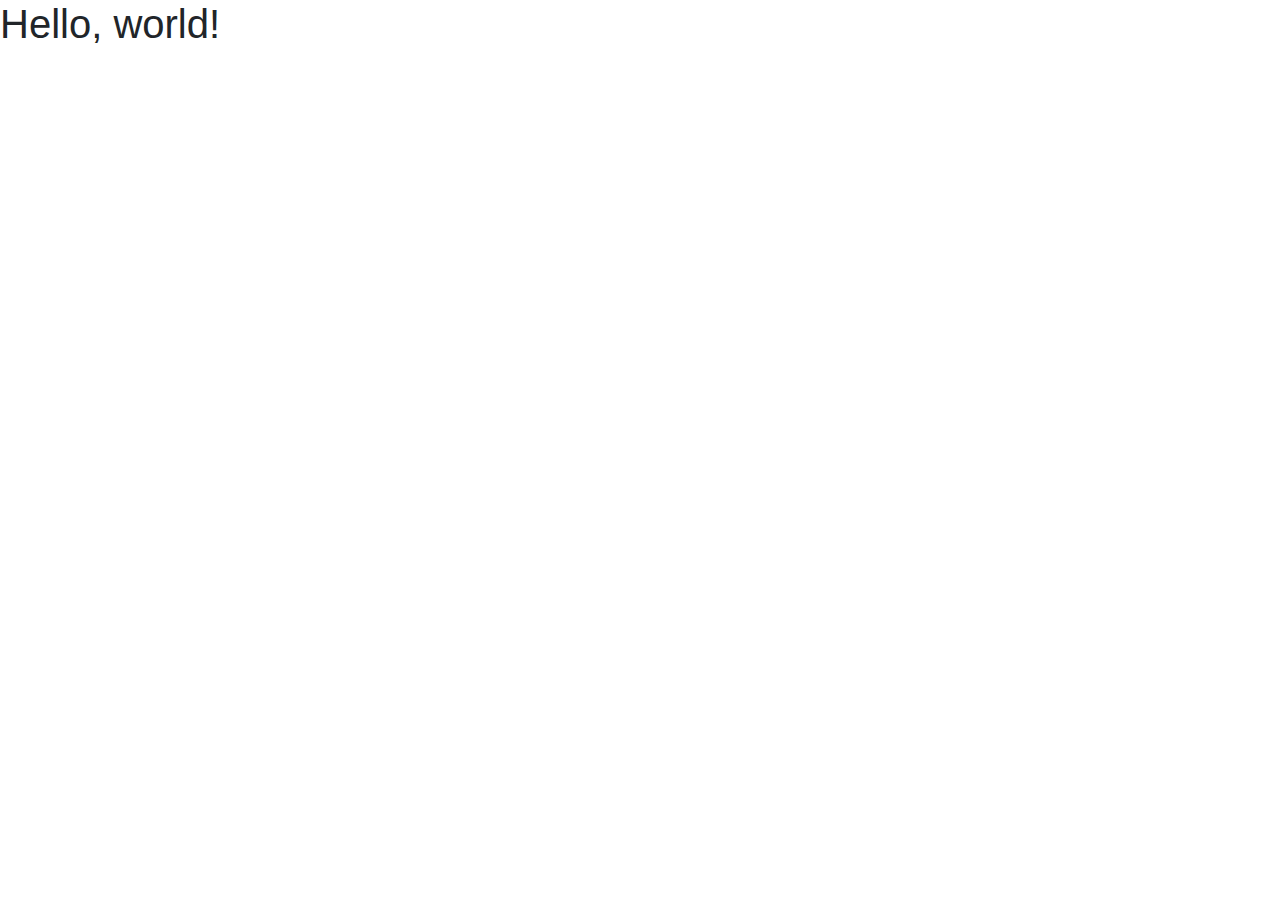
==== index.html @ 6363733a "ewi files" ====
<!doctype html>
<html lang="en">
  <head>
    <!-- Required meta tags -->
    <meta charset="utf-8">
    <meta name="viewport" content="width=device-width, initial-scale=1, shrink-to-fit=no">

    <!-- Bootstrap CSS -->
    <link rel="stylesheet" href="css/bootstrap.min.css">

    <title>Evert Thing With Ink</title>
  </head>
  <body>
    <h1>Hello, world!</h1>

    <!-- Optional JavaScript -->
    <!-- jQuery first, then Popper.js, then Bootstrap JS -->
    <script src="https://code.jquery.com/jquery-3.3.1.slim.min.js" integrity="sha384-q8i/X+965DzO0rT7abK41JStQIAqVgRVzpbzo5smXKp4YfRvH+8abtTE1Pi6jizo" crossorigin="anonymous"></script>
    <script src="https://cdnjs.cloudflare.com/ajax/libs/popper.js/1.14.3/umd/popper.min.js" integrity="sha384-ZMP7rVo3mIykV+2+9J3UJ46jBk0WLaUAdn689aCwoqbBJiSnjAK/l8WvCWPIPm49" crossorigin="anonymous"></script>
    <script src="js/bootstrap.min.js"></script>
  </body>
</html>
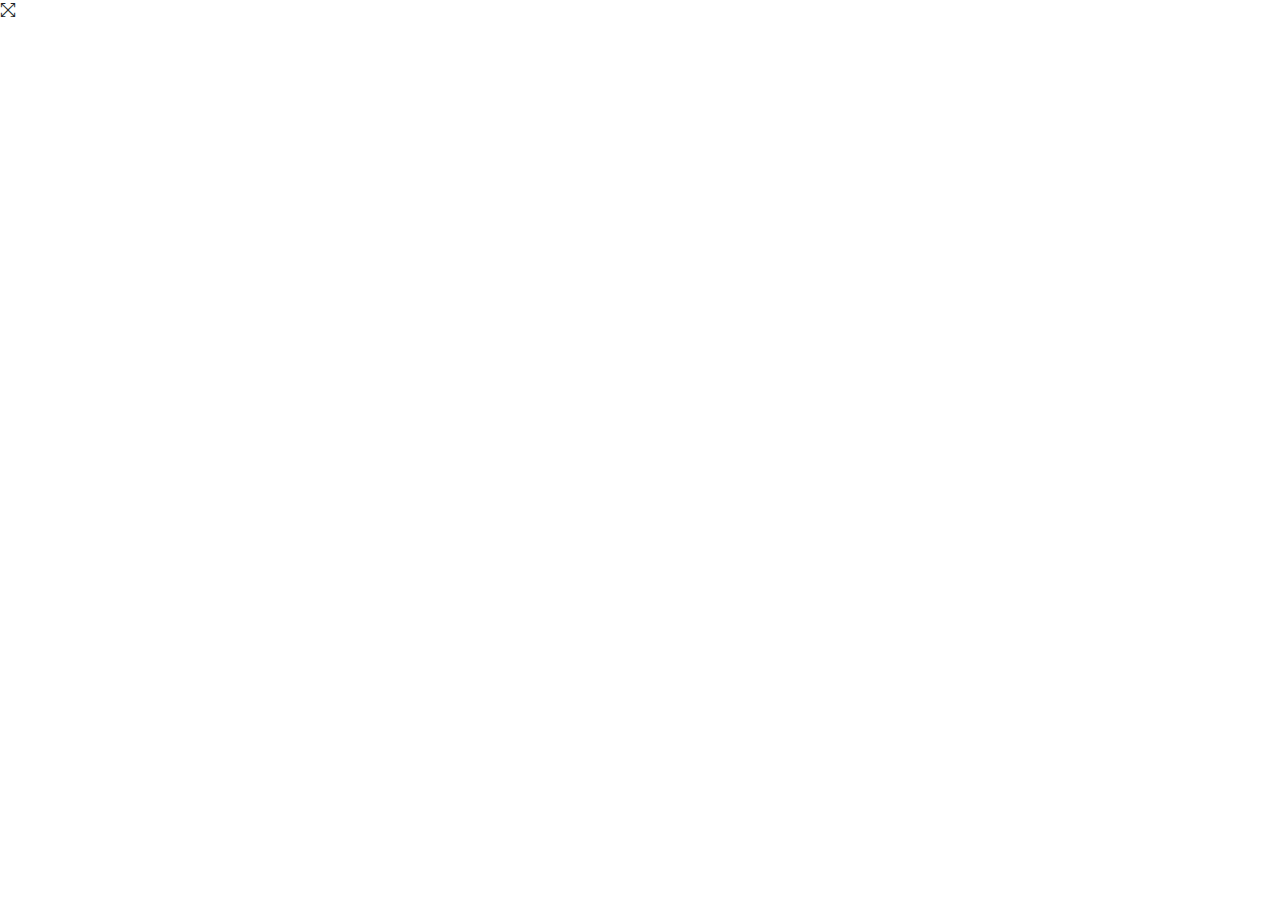
==== commit fad84cce: "icon added" ====
--- a/index.html
+++ b/index.html
@@ -4,19 +4,21 @@
     <!-- Required meta tags -->
     <meta charset="utf-8">
     <meta name="viewport" content="width=device-width, initial-scale=1, shrink-to-fit=no">
-
     <!-- Bootstrap CSS -->
     <link rel="stylesheet" href="css/bootstrap.min.css">
-
-    <title>Evert Thing With Ink</title>
+    <link rel="stylesheet" href="css/custom.css">
+    <title>Website - Everything With Ink</title>
   </head>
   <body>
-    <h1>Hello, world!</h1>
+
+  <span class="ti-fullscreen"></span>
+
 
     <!-- Optional JavaScript -->
     <!-- jQuery first, then Popper.js, then Bootstrap JS -->
-    <script src="https://code.jquery.com/jquery-3.3.1.slim.min.js" integrity="sha384-q8i/X+965DzO0rT7abK41JStQIAqVgRVzpbzo5smXKp4YfRvH+8abtTE1Pi6jizo" crossorigin="anonymous"></script>
-    <script src="https://cdnjs.cloudflare.com/ajax/libs/popper.js/1.14.3/umd/popper.min.js" integrity="sha384-ZMP7rVo3mIykV+2+9J3UJ46jBk0WLaUAdn689aCwoqbBJiSnjAK/l8WvCWPIPm49" crossorigin="anonymous"></script>
+    <script src="https://code.jquery.com/jquery-3.3.1.slim.min.js"></script>
+    <script src="https://cdnjs.cloudflare.com/ajax/libs/popper.js/1.14.3/umd/popper.min.js"></script>
     <script src="js/bootstrap.min.js"></script>
+    <script src="js/custom.js"></script>
   </body>
 </html>--- a/css/custom.css
+++ b/css/custom.css
@@ -0,0 +1,58 @@
+@import url('https://fonts.googleapis.com/css?family=Playfair+Display:400,400i,700,700i,900&display=swap');
+@import url('https://fonts.googleapis.com/css?family=Nunito+Sans:200,200i,300,300i,400,400i,600,600i,700,700i,800,800i,900&display=swap');
+@import url('icon/themify-icons/themify-icons.css');
+
+body{
+    font-family: 'Nunito Sans', sans-serif;
+    overflow-x: hidden;
+    overflow-y: scroll;
+}
+
+html {
+    overflow-x: hidden;
+    scroll-behavior: smooth;
+}
+
+/*Side Scroll START*/
+/* width */
+::-webkit-scrollbar {
+    width: 5px;
+    height: 3px;
+}
+
+/* Track */
+::-webkit-scrollbar-track {
+    background: #f1f1f1;
+}
+
+/* Handle */
+::-webkit-scrollbar-thumb {
+    background: #2B44FF;
+}
+
+/* Handle on hover */
+::-webkit-scrollbar-thumb:hover {
+    background: #1b33e2;
+}
+
+/*Side Scroll END*/
+h1 {
+    font-family: 'Playfair Display', serif !important;
+    font-size: 24px;
+    color: #000000;
+    line-height: 27px;
+}
+
+h2 {
+    font-family: 'Playfair Display', serif !important;
+    font-size: 20px;
+    color: #000000;
+    line-height: 27px;
+}
+
+p {
+    font-family: 'Nunito Sans', sans-serif;
+    font-size: 16px;
+    color: #111111;
+    line-height: 27px;
+}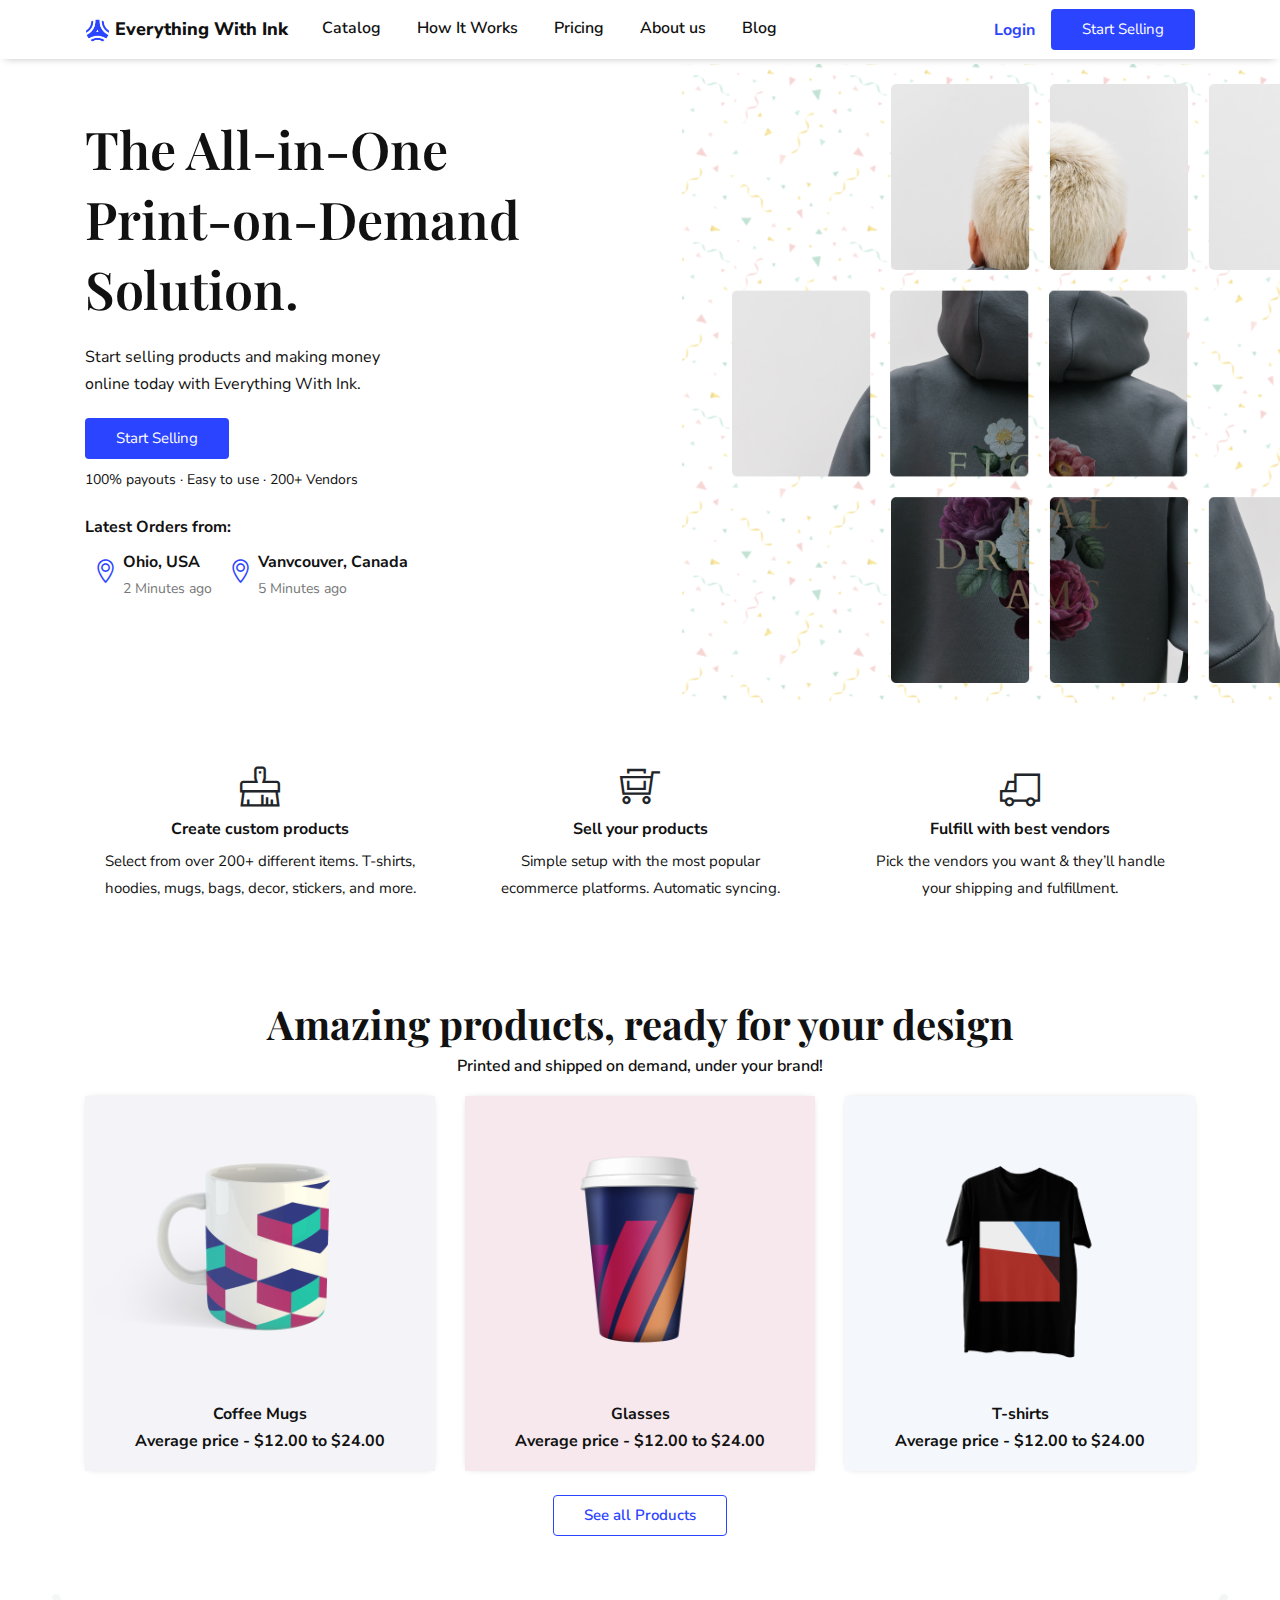
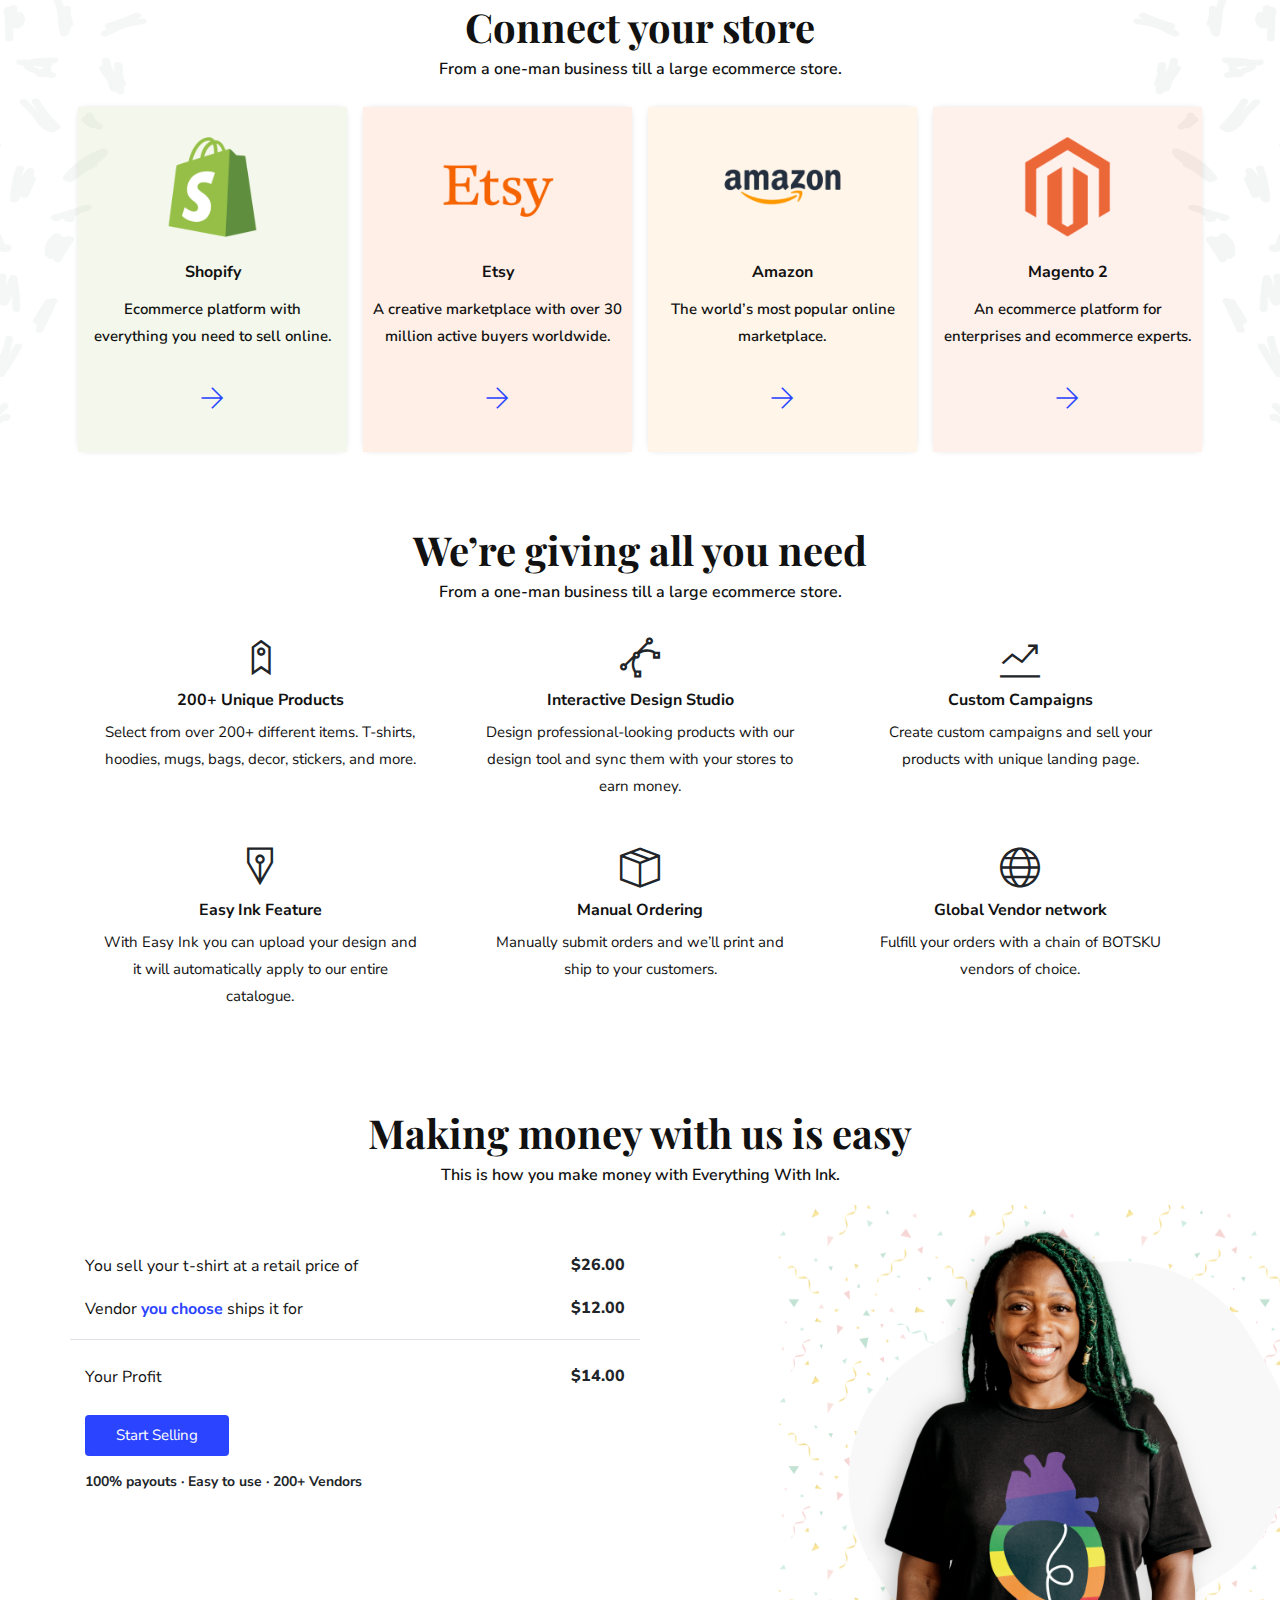
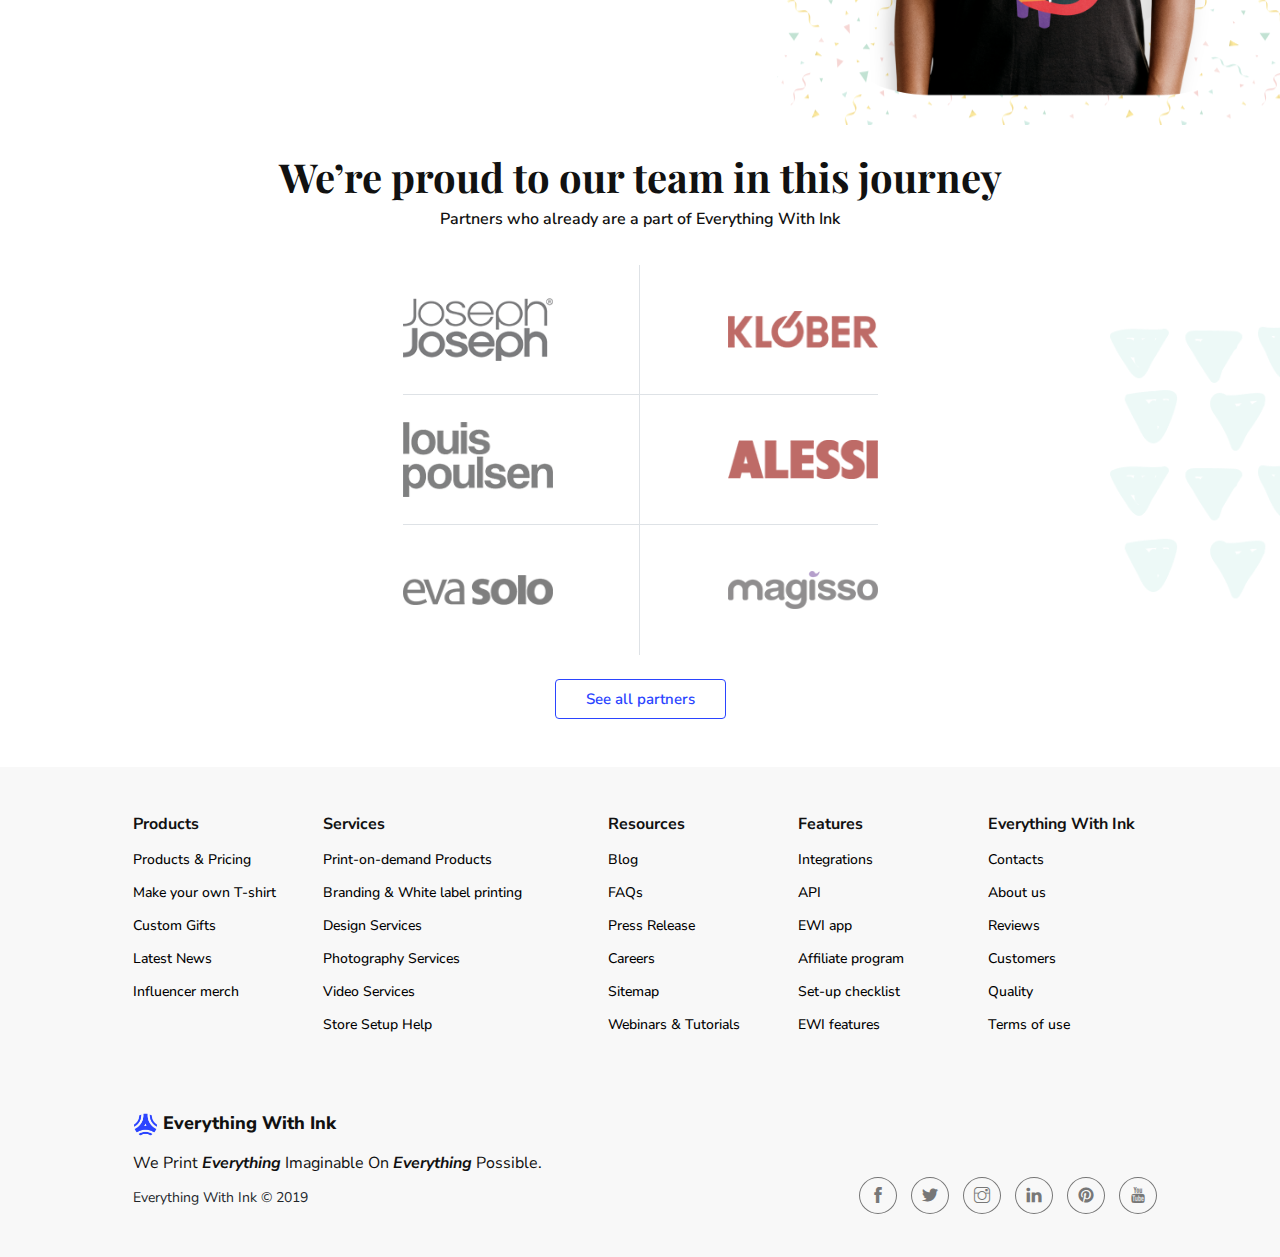
==== commit 9f1fb528: "home page" ====
--- a/index.html
+++ b/index.html
@@ -1,6 +1,6 @@
 <!doctype html>
 <html lang="en">
-  <head>
+<head>
     <!-- Required meta tags -->
     <meta charset="utf-8">
     <meta name="viewport" content="width=device-width, initial-scale=1, shrink-to-fit=no">
@@ -8,17 +8,588 @@
     <link rel="stylesheet" href="css/bootstrap.min.css">
     <link rel="stylesheet" href="css/custom.css">
     <title>Website - Everything With Ink</title>
-  </head>
-  <body>
-
-  <span class="ti-fullscreen"></span>
-
-
-    <!-- Optional JavaScript -->
-    <!-- jQuery first, then Popper.js, then Bootstrap JS -->
-    <script src="https://code.jquery.com/jquery-3.3.1.slim.min.js"></script>
-    <script src="https://cdnjs.cloudflare.com/ajax/libs/popper.js/1.14.3/umd/popper.min.js"></script>
-    <script src="js/bootstrap.min.js"></script>
-    <script src="js/custom.js"></script>
-  </body>
+</head>
+<body>
+<header class="header-bg">
+    <div class="container">
+        <div class="row">
+            <div class="col-md-12">
+                <nav class="navbar navbar-expand-lg navbar-custom">
+                    <a class="navbar-brand brand-logo" href="#"><img src="/img/withink_logo.png" class="img-fluid">
+                        Everything With Ink</a>
+                    <button class="navbar-toggler" type="button" data-toggle="collapse"
+                            data-target="#navbarSupportedContent" aria-controls="navbarSupportedContent"
+                            aria-expanded="false" aria-label="Toggle navigation">
+                        <span class="navbar-toggler-icon"></span>
+                    </button>
+
+                    <div class="collapse navbar-collapse header-nav" id="navbarSupportedContent">
+                        <ul class="navbar-nav mr-auto">
+                            <li class="nav-item">
+                                <a class="nav-link" href="#">Catalog</a>
+                            </li>
+                            <li class="nav-item">
+                                <a class="nav-link" href="#">How It Works</a>
+                            </li>
+                            <li class="nav-item">
+                                <a class="nav-link" href="#">Pricing</a>
+                            </li>
+                            <li class="nav-item ">
+                                <a class="nav-link" href="#">About us</a>
+                            </li>
+                            <li class="nav-item">
+                                <a class="nav-link" href="#">Blog</a>
+                            </li>
+                        </ul>
+                        <form class="form-inline my-2 my-lg-0">
+                            <a href="#" class="mr-3">Login</a>
+                            <button class="btn primary-btn-custom" type="submit">Start Selling</button>
+                        </form>
+                    </div>
+                </nav>
+            </div>
+        </div>
+    </div>
+</header>
+
+<!--Main banner are START-->
+<section class="middle-header">
+    <div class="container">
+        <div class="row">
+            <div class="col-md-5">
+                <div class="header-heading">
+                    <h1>The All-in-One Print-on-Demand Solution.</h1>
+                    <p>Start selling products and making money online today with Everything With Ink.</p>
+                    <button class="btn primary-btn-custom" type="submit">Start Selling</button>
+                    <span>100% payouts · Easy to use  · 200+ Vendors</span>
+                </div>
+                <div class="recent-orders mt-4">
+                    <p class="m-0">Latest Orders from:</p>
+                    <div class="d-flex">
+                        <div class="d-flex align-items-center p-2">
+                            <div class="location-icon"><span class="ti-location-pin"></span></div>
+                            <div class="recent-locations">
+                                <p class="mb-0" id="role">Ohio, USA</p>
+                                <span id="role2">2 Minutes ago</span>
+                            </div>
+                        </div>
+                        <div class="d-flex align-items-center p-2">
+                            <div class="location-icon"><span class="ti-location-pin"></span></div>
+                            <div class="recent-locations">
+                                <p class="mb-0" id="role3">Vanvcouver, Canada</p>
+                                <span id="role4">5 Minutes ago</span>
+                            </div>
+                        </div>
+                    </div>
+                </div>
+            </div>
+            <div class="col-md-7 header-right-bnr p-0">
+                <div class="header-img">
+                    <img class="img-fluid" src="/img/vector.png">
+                </div>
+            </div>
+        </div>
+    </div>
+</section>
+<!--Main banner are END-->
+
+<!--Custom, sell Fulfill START-->
+<section class="product-design-options mt-5">
+    <div class="container">
+        <div class="row text-center">
+            <div class="col-md-4">
+                <div class="d-flex flex-column bd-highlight p-3">
+                    <div class="pdo-icon"><span class="ti-brush-alt"></span></div>
+                    <div class="pdo-heading"><p>Create custom products</p></div>
+                    <div class="pdo-text"><p>Select from over 200+ different items. T-shirts, hoodies, mugs, bags,
+                        decor, stickers, and more.</p></div>
+                </div>
+            </div>
+            <div class="col-md-4">
+                <div class="d-flex flex-column bd-highlight p-3">
+                    <div class="pdo-icon"><span class="ti-shopping-cart-full"></span></div>
+                    <div class="pdo-heading"><p>Sell your products</p></div>
+                    <div class="pdo-text"><p>Simple setup with the most popular ecommerce platforms. Automatic
+                        syncing.</p></div>
+                </div>
+            </div>
+            <div class="col-md-4">
+                <div class="d-flex flex-column bd-highlight p-3">
+                    <div class="pdo-icon"><span class="ti-truck"></span></div>
+                    <div class="pdo-heading"><p>Fulfill with best vendors</p></div>
+                    <div class="pdo-text"><p>Pick the vendors you want & they’ll handle your shipping and
+                        fulfillment.</p></div>
+                </div>
+            </div>
+        </div>
+    </div>
+</section>
+<!--Custom, sell Fulfill END-->
+
+<!--Amazing products, ready for your design START-->
+<section class="amazing-products">
+    <div class="container">
+        <div class="row text-center">
+            <div class="col-md-12">
+                <div class="ap-main-heading">
+                    <h2>Amazing products, ready for your design</h2>
+                    <p class="mt-3">Printed and shipped on demand, under your brand!</p>
+                </div>
+            </div>
+        </div>
+        <div class="row">
+            <div class="col-md-4 text-center">
+                <a href="#">
+                    <div class="ap-light-box ap-boxes">
+                        <div class="ap-item-img">
+                            <img class="img-fluid" src="/img/mug.png">
+                        </div>
+                        <div class="ap-text-info">
+                            <p class="m-0">Coffee Mugs</p>
+                            <p class="m-0">Average price - $12.00 to $24.00</p>
+                        </div>
+                    </div>
+                </a>
+            </div>
+
+            <div class="col-md-4 text-center">
+                <a href="#">
+                    <div class="ap-pink-box ap-boxes">
+                        <div class="ap-item-img">
+                            <img class="img-fluid" src="/img/cup.png">
+                        </div>
+                        <div class="ap-text-info">
+                            <p class="m-0">Glasses</p>
+                            <p class="m-0">Average price - $12.00 to $24.00</p>
+                        </div>
+                    </div>
+                </a>
+            </div>
+
+            <div class="col-md-4 text-center">
+                <a href="#">
+                    <div class="ap-blue-box ap-boxes">
+                        <div class="ap-item-img">
+                            <img class="img-fluid" src="/img/tees.png">
+                        </div>
+                        <div class="ap-text-info">
+                            <p class="m-0">T-shirts</p>
+                            <p class="m-0">Average price - $12.00 to $24.00</p>
+                        </div>
+                    </div>
+                </a>
+            </div>
+        </div>
+        <div class="row text-center">
+            <div class="col-md-12 mt-4">
+                <button class="btn secondary-btn-cut">See all Products</button>
+            </div>
+        </div>
+    </div>
+</section>
+<!--Amazing products, ready for your design END-->
+
+<!--Connect your store START-->
+<section class="connect-store">
+    <div class="container">
+        <div class="row text-center">
+            <div class="col-md-12">
+                <div class="ap-main-heading">
+                    <h2>Connect your store</h2>
+                    <p class="mt-3">From a one-man business till a large ecommerce store.</p>
+                </div>
+            </div>
+        </div>
+
+        <div class="row text-center">
+            <div class="col-md-3 p-0">
+                <a href="#">
+                    <div class="shopify-color cont-str-box m-2">
+                        <div class="cont-str-img">
+                            <img class="img-fluid" src="/img/shopify.png">
+                        </div>
+                        <div class="cont-str-text">
+                            <p class="m-0">Shopify</p>
+                            <p class="cont-text">Ecommerce platform with everything you need to sell online. </p>
+                        </div>
+                        <div class="cont-direction">
+                            <span class="ti-arrow-right"></span>
+                        </div>
+                    </div>
+                </a>
+            </div>
+            <div class="col-md-3 p-0">
+                <a href="#">
+                    <div class="etsy-color cont-str-box m-2">
+                        <div class="cont-str-img">
+                            <img class="img-fluid" src="/img/etsy.png">
+                        </div>
+                        <div class="cont-str-text">
+                            <p class="m-0">Etsy</p>
+                            <p class="cont-text">A creative marketplace with over 30 million active buyers
+                                worldwide.</p>
+                        </div>
+                        <div class="cont-direction">
+                            <span class="ti-arrow-right"></span>
+                        </div>
+                    </div>
+                </a>
+            </div>
+            <div class="col-md-3 p-0">
+                <a href="#">
+                    <div class="amazon-color cont-str-box m-2">
+                        <div class="cont-str-img">
+                            <img class="img-fluid" src="/img/amazon.png">
+                        </div>
+                        <div class="cont-str-text">
+                            <p class="m-0">Amazon</p>
+                            <p class="cont-text">The world’s most popular online marketplace.</p>
+                        </div>
+                        <div class="cont-direction">
+                            <span class="ti-arrow-right"></span>
+                        </div>
+                    </div>
+                </a>
+            </div>
+            <div class="col-md-3 p-0">
+                <a href="#">
+                    <div class="magento-color cont-str-box m-2">
+                        <div class="cont-str-img">
+                            <img class="img-fluid" src="/img/magento.png">
+                        </div>
+                        <div class="cont-str-text">
+                            <p class="m-0">Magento 2</p>
+                            <p class="cont-text">An ecommerce platform for enterprises and ecommerce experts.</p>
+                        </div>
+                        <div class="cont-direction">
+                            <span class="ti-arrow-right"></span>
+                        </div>
+                    </div>
+                </a>
+            </div>
+        </div>
+    </div>
+</section>
+<!--Connect your store END-->
+
+<!--We’re giving all you need START-->
+<section class="allyouneed">
+    <div class="container">
+        <div class="row text-center">
+            <div class="col-md-12">
+                <div class="ap-main-heading">
+                    <h2>We’re giving all you need</h2>
+                    <p class="mt-3">From a one-man business till a large ecommerce store.</p>
+                </div>
+            </div>
+        </div>
+
+        <div class="row text-center">
+            <div class="col-md-4">
+                <div class="d-flex flex-column bd-highlight p-3">
+                    <div class="pdo-icon"><span class="ti-tag"></span></div>
+                    <div class="pdo-heading"><p>200+ Unique Products</p></div>
+                    <div class="pdo-text"><p>Select from over 200+ different items. T-shirts, hoodies, mugs, bags,
+                        decor, stickers, and more.</p></div>
+                </div>
+            </div>
+            <div class="col-md-4">
+                <div class="d-flex flex-column bd-highlight p-3">
+                    <div class="pdo-icon"><span class="ti-vector"></span></div>
+                    <div class="pdo-heading"><p>Interactive Design Studio</p></div>
+                    <div class="pdo-text"><p>Design professional-looking products with our design tool and sync them
+                        with your stores to earn money.</p></div>
+                </div>
+            </div>
+            <div class="col-md-4">
+                <div class="d-flex flex-column bd-highlight p-3">
+                    <div class="pdo-icon"><span class="ti-stats-up"></span></div>
+                    <div class="pdo-heading"><p>Custom Campaigns</p></div>
+                    <div class="pdo-text"><p>Create custom campaigns and sell your products with unique landing
+                        page.</p></div>
+                </div>
+            </div>
+            <div class="col-md-4">
+                <div class="d-flex flex-column bd-highlight p-3">
+                    <div class="pdo-icon"><span class="ti-ink-pen"></span></div>
+                    <div class="pdo-heading"><p>Easy Ink Feature</p></div>
+                    <div class="pdo-text"><p>With Easy Ink you can upload your design and it will automatically apply to
+                        our entire catalogue.</p></div>
+                </div>
+            </div>
+            <div class="col-md-4">
+                <div class="d-flex flex-column bd-highlight p-3">
+                    <div class="pdo-icon"><span class="ti-package"></span></div>
+                    <div class="pdo-heading"><p>Manual Ordering</p></div>
+                    <div class="pdo-text"><p>Manually submit orders and we’ll print and ship to your customers.</p>
+                    </div>
+                </div>
+            </div>
+            <div class="col-md-4">
+                <div class="d-flex flex-column bd-highlight p-3">
+                    <div class="pdo-icon"><span class="ti-world"></span></div>
+                    <div class="pdo-heading"><p>Global Vendor network</p></div>
+                    <div class="pdo-text"><p>Fulfill your orders with a chain of BOTSKU vendors of choice.</p></div>
+                </div>
+            </div>
+        </div>
+    </div>
+</section>
+<!--We’re giving all you need END-->
+
+<!--Making money with us is easy START-->
+<section class="makingmoney">
+    <div class="container">
+        <div class="row text-center">
+            <div class="col-md-12">
+                <div class="ap-main-heading">
+                    <h2>Making money with us is easy</h2>
+                    <p class="mt-3">This is how you make money with Everything With Ink.</p>
+                </div>
+            </div>
+        </div>
+
+        <div class="row">
+            <div class="col-md-6 mm-calc">
+                <div class="row mt-5">
+                    <div class="col-md-8"><p>You sell your t-shirt at a retail price of</p></div>
+                    <div class="col-md-4 text-right"><span>$26.00</span></div>
+                    <div class="col-md-8"><p>Vendor <a>you choose</a> ships it for</p></div>
+                    <div class="col-md-4 text-right"><span>$12.00</span></div>
+                </div>
+                <div class="row border-top">
+                    <div class="col-md-8 mt-4"><p>Your Profit</p></div>
+                    <div class="col-md-4 mt-4 text-right"><span>$14.00</span></div>
+                </div>
+                <div class="mt-2 mm-btn-text">
+                    <button class="btn primary-btn-custom">Start Selling</button>
+                    <span>100% payouts · Easy to use  · 200+ Vendors</span>
+                </div>
+            </div>
+
+            <div class="col-md-6 header-right-bnr p-0">
+                <div>
+                    <img class="img-fluid" src="img/lady-tees.png" alt="Lady image">
+                </div>
+            </div>
+        </div>
+    </div>
+</section>
+<!--Making money with us is easy END-->
+
+<!--We’re proud to our team in this journey START-->
+<section class="proud-moment">
+    <div class="container">
+        <div class="row text-center">
+            <div class="col-md-12">
+                <div class="ap-main-heading">
+                    <h2>We’re proud to our team in this journey</h2>
+                    <p class="mt-3">Partners who already are a part of Everything With Ink</p>
+                </div>
+            </div>
+        </div>
+
+        <div class="row justify-content-center mt-3">
+            <img class="img-fluid pm-bg-img" src="img/bots-bg.png" alt="dots">
+            <div class="col-md-5">
+                <div class="row">
+                    <div class="col-md-6 p-0">
+                        <div class="team-img-left border-right border-bottom">
+                            <div class="img-position"><img class="img-fluid team-imgs" src="img/1-josephjoseph.png"
+                                                           alt="logo"></div>
+                        </div>
+                    </div>
+                    <div class="col-md-6 p-0">
+                        <div class="team-img-right border-bottom">
+                            <div class="img-position"><img class="img-fluid team-imgs" src="img/6-klober.png"
+                                                           alt="logo"></div>
+                        </div>
+                    </div>
+                    <div class="col-md-6 p-0">
+                        <div class="team-img-left border-right border-bottom">
+                            <div class="img-position"><img class="img-fluid team-imgs" src="img/2-louispoulsen.png"
+                                                           alt="logo"></div>
+                        </div>
+                    </div>
+                    <div class="col-md-6 p-0">
+                        <div class="team-img-right border-bottom">
+                            <div class="img-position"><img class="img-fluid team-imgs" src="img/5-alessi.png"
+                                                           alt="logo"></div>
+                        </div>
+                    </div>
+                    <div class="col-md-6 p-0">
+                        <div class="team-img-left border-right">
+                            <div class="img-position"><img class="img-fluid team-imgs" src="img/3-evasolo.png"
+                                                           alt="logo"></div>
+                        </div>
+                    </div>
+                    <div class="col-md-6 p-0">
+                        <div class="team-img-right">
+                            <div class="img-position"><img class="img-fluid team-imgs" src="img/4-magisso.png"
+                                                           alt="logo"></div>
+                        </div>
+                    </div>
+                </div>
+            </div>
+        </div>
+        <div class="row text-center">
+            <div class="col-md-12 mt-4">
+                <button class="btn secondary-btn-cut">See all partners</button>
+            </div>
+        </div>
+    </div>
+</section>
+<!--We’re proud to our team in this journey END-->
+
+<footer class="main-footer mt-5">
+    <div class="container">
+        <div class="row justify-content-center">
+            <div class="col-md-2 mt-5">
+                <div class="footer-links">
+                    <h6>Products</h6>
+                    <ul>
+                        <li><a href="#">Products & Pricing</a></li>
+                        <li><a href="#">Make your own T-shirt</a></li>
+                        <li><a href="#">Custom Gifts</a></li>
+                        <li><a href="#">Latest News</a></li>
+                        <li><a href="#">Influencer merch</a></li>
+                    </ul>
+                </div>
+            </div>
+            <div class="col-md-3 mt-5">
+                <div class="footer-links">
+                    <h6>Services</h6>
+                    <ul>
+                        <li><a href="#">Print-on-demand Products</a></li>
+                        <li><a href="#">Branding & White label printing</a></li>
+                        <li><a href="#">Design Services</a></li>
+                        <li><a href="#">Photography Services</a></li>
+                        <li><a href="#">Video Services</a></li>
+                        <li><a href="#">Store Setup Help</a></li>
+                    </ul>
+                </div>
+            </div>
+            <div class="col-md-2 mt-5">
+                <div class="footer-links">
+                    <h6>Resources</h6>
+                    <ul>
+                        <li><a href="#">Blog</a></li>
+                        <li><a href="#">FAQs</a></li>
+                        <li><a href="#">Press Release</a></li>
+                        <li><a href="#">Careers</a></li>
+                        <li><a href="#">Sitemap</a></li>
+                        <li><a href="#">Webinars & Tutorials</a></li>
+                    </ul>
+                </div>
+            </div>
+            <div class="col-md-2 mt-5">
+                <div class="footer-links">
+                    <h6>Features</h6>
+                    <ul>
+                        <li><a href="#">Integrations</a></li>
+                        <li><a href="#">API</a></li>
+                        <li><a href="#">EWI app</a></li>
+                        <li><a href="#">Affiliate program</a></li>
+                        <li><a href="#">Set-up checklist</a></li>
+                        <li><a href="#">EWI features</a></li>
+                    </ul>
+                </div>
+            </div>
+            <div class="col-md-2 mt-5">
+                <div class="footer-links">
+                    <h6>Everything With Ink</h6>
+                    <ul>
+                        <li><a href="#">Contacts</a></li>
+                        <li><a href="#">About us</a></li>
+                        <li><a href="#">Reviews</a></li>
+                        <li><a href="#">Customers</a></li>
+                        <li><a href="#">Quality</a></li>
+                        <li><a href="#">Terms of use</a></li>
+                    </ul>
+                </div>
+            </div>
+        </div>
+
+        <div class="row justify-content-sm-between p-5">
+            <div class="col-md-6 mt-3">
+                <div>
+                    <a class="navbar-brand brand-logo" href="#"><img src="/img/withink_logo.png" class="img-fluid">
+                        Everything With Ink</a>
+                </div>
+                <div class="footer-copyright">
+                    <p>We Print <i>Everything </i>Imaginable On <i>Everything</i> Possible.</p>
+                    <span>Everything With Ink © 2019</span>
+                </div>
+            </div>
+            <div class="col-md-6 mt-3">
+                <div class="footer-social">
+                    <ul>
+                        <li><a href="#" title="Facebook"><span class="ti-facebook"></span></a></li>
+                        <li><a href="#" title="Twitter"><span class="ti-twitter-alt"></span></a></li>
+                        <li><a href="#" title="Instagram"><span class="ti-instagram"></span></a></li>
+                        <li><a href="#" title="Linkedin"><span class="ti-linkedin"></span></a></li>
+                        <li><a href="#" title="Pinterest"><span class="ti-pinterest-alt"></span></a></li>
+                        <li><a href="#" title="Youtube"><span class="ti-youtube"></span></a></li>
+                    </ul>
+                </div>
+            </div>
+        </div>
+    </div>
+</footer>
+
+
+<!-- Optional JavaScript -->
+<!-- jQuery first, then Popper.js, then Bootstrap JS -->
+<script src="https://code.jquery.com/jquery-3.3.1.slim.min.js"></script>
+<script src="https://cdnjs.cloudflare.com/ajax/libs/popper.js/1.14.3/umd/popper.min.js"></script>
+<script src="js/bootstrap.min.js"></script>
+<script src="js/custom.js"></script>
+
+<script>
+    var roles = ['Florida, USA', 'Georgia, USA', 'Indiana, USA'];
+    var roleId = 0;
+
+    window.setInterval(function () {
+        $('#role').html(roles[roleId]);
+        roleId = roleId + 1;
+        if (roleId >= roles.length) {
+            roleId = 0;
+        }
+    }, 2000);
+
+    var roles2 = ['5 Minutes ago', '1 Second ago', '1 Hour ago'];
+    var role2Id = 0;
+
+    window.setInterval(function () {
+        $('#role2').html(roles2[role2Id]);
+        role2Id = role2Id + 1;
+        if (role2Id >= roles2.length) {
+            role2Id = 0;
+        }
+    }, 2000);
+
+
+    var roles3 = ['Alberta, Canada', 'Manitoba, Canada', 'Nunavut, Canada'];
+    var role3Id = 0;
+
+    window.setInterval(function () {
+        $('#role3').html(roles3[role3Id]);
+        role3Id = role3Id + 1;
+        if (role3Id >= roles3.length) {
+            role3Id = 0;
+        }
+    }, 3500);
+
+    var roles4 = ['1 Hour ago', '5 Minutes ago', '1 Second ago'];
+    var role4Id = 0;
+
+    window.setInterval(function () {
+        $('#role4').html(roles4[role4Id]);
+        role4Id = role4Id + 1;
+        if (role4Id >= roles4.length) {
+            role4Id = 0;
+        }
+    }, 3500);
+</script>
+</body>
 </html>--- a/css/custom.css
+++ b/css/custom.css
@@ -5,7 +5,7 @@
 body{
     font-family: 'Nunito Sans', sans-serif;
     overflow-x: hidden;
-    overflow-y: scroll;
+    overflow-y: auto;
 }
 
 html {
@@ -14,10 +14,10 @@
 }
 
 /*Side Scroll START*/
-/* width */
+
+/*width*/
 ::-webkit-scrollbar {
     width: 5px;
-    height: 3px;
 }
 
 /* Track */
@@ -32,21 +32,22 @@
 
 /* Handle on hover */
 ::-webkit-scrollbar-thumb:hover {
-    background: #1b33e2;
+    background: #1027d6;
 }
 
 /*Side Scroll END*/
 h1 {
     font-family: 'Playfair Display', serif !important;
     font-size: 24px;
-    color: #000000;
+    color: #111111;
     line-height: 27px;
 }
 
 h2 {
     font-family: 'Playfair Display', serif !important;
-    font-size: 20px;
-    color: #000000;
+    font-size: 40px;
+    font-weight: 700;
+    color: #111111;
     line-height: 27px;
 }
 
@@ -55,4 +56,349 @@
     font-size: 16px;
     color: #111111;
     line-height: 27px;
+}
+a{
+    color: #2B44FF;
+    font-weight: 700;
+}
+a:hover{
+    text-decoration: none;
+}
+.header-bg{
+    -webkit-box-shadow: 0 4px 8px -5px rgba(0,0,0,0.3);
+    -moz-box-shadow: 0 4px 8px -5px rgba(0,0,0,0.3);
+    box-shadow: 0 4px 8px -5px rgba(0,0,0,0.3);
+    margin: 0 0 5px 0;
+    /*padding: 5px 0;*/
+}
+.brand-logo {
+    font-size: 18px;
+    font-weight: 800;
+    color: #111111;
+}
+.navbar-custom{
+    padding: .5rem 0;
+}
+.header-nav .nav-link{
+    font-size: 16px;
+    font-weight: 600;
+    color: #111111;
+    margin: 0 10px;
+    border-bottom: 3px solid transparent;
+    transition: all .3s ease-in-out;
+}
+.header-nav .nav-link:hover{
+    color: #2B44FF;
+    border-bottom: 3px solid #2B44FF;
+}
+.primary-btn-custom{
+    background: #2B44FF;
+    color: #fff;
+    padding: 8px 30px;
+    font-size: 15px;
+    border-radius: 4px;
+    transition: all .3s ease-in-out;
+}
+.primary-btn-custom:hover{
+    background: #1027d6;
+    -webkit-box-shadow: 5px 5px 4px -5px rgba(0,0,0,0.75);
+    -moz-box-shadow: 5px 5px 4px -5px rgba(0,0,0,0.75);
+    box-shadow: 5px 5px 4px -5px rgba(0,0,0,0.75);
+}
+.secondary-btn-cut{
+    background: #ffffff;
+    border: 1px solid #2B44FF;
+    color: #2B44FF;
+    padding: 8px 30px;
+    font-size: 15px;
+    border-radius: 4px;
+    transition: all .3s ease-in-out;
+    font-weight: 600;
+}
+.secondary-btn-cut:hover{
+    background: #f7f7f7;
+    -webkit-box-shadow: 5px 5px 4px -5px rgba(0,0,0,0.75);
+    -moz-box-shadow: 5px 5px 4px -5px rgba(0,0,0,0.75);
+    box-shadow: 5px 5px 4px -5px rgba(0,0,0,0.75);
+}
+.header-right-bnr{
+    background: url('../img/header-right-bnr.png') center repeat-y;
+    position: relative;
+    left: 12%;
+}
+.header-img{
+    padding: 20px 0 20px 50px;
+}
+.header-heading{
+    margin: 50px 0 0 0;
+}
+.header-heading h1{
+    font-size: 52px;
+    color: #111111;
+    line-height: 70px;
+    font-weight: 600;
+}
+.header-heading p{
+    width: 70%;
+    margin: 20px 0;
+}
+.header-heading span{
+    display: block;
+    font-size: 14px;
+    color: #111111;
+    margin: 10px 0;
+}
+.recent-orders p{
+    font-weight: 700;
+}
+.location-icon{
+    padding: 0 5px 0 0;
+}
+.location-icon span {
+    font-size: 25px;
+    color: #2B44FF;
+}
+.recent-locations span {
+    font-size: 14px;
+    color: #777777;
+}
+.pdo-icon span{
+    font-size: 40px;
+}
+.pdo-heading p{
+    font-weight: 700;
+    margin: 5px 0;
+}
+.pdo-text p{
+    font-size: 15px;
+}
+
+.amazing-products{
+    margin-top: 6%;
+}
+.ap-main-heading p{
+    font-weight: 600;
+}
+.ap-light-box{
+    background: rgba(244,244,248,1);
+}
+.ap-pink-box{
+    background: rgba(171,28,76,0.1);
+}
+.ap-blue-box{
+    background: rgba(244,248,252,1);
+}
+.ap-boxes{
+    height: 375px;
+    -webkit-box-shadow: 0 0 8px -4px rgba(0,0,0,0.3);
+    -moz-box-shadow: 0 0 8px -4px rgba(0,0,0,0.3);
+    box-shadow: 0 0 8px -4px rgba(0,0,0,0.3);
+    padding: 10px;
+    transition: all .3s ease-in-out;
+}
+.ap-boxes:hover{
+    -webkit-box-shadow: 0 0 10px -1px rgba(0,0,0,0.4);
+    -moz-box-shadow: 0 0 10px -1px rgba(0,0,0,0.4);
+    box-shadow: 0 0 10px -1px rgba(0,0,0,0.4);
+}
+.ap-boxes:hover a{
+    text-decoration: none;
+}
+.ap-item-img img{
+    width: 100%;
+    height: 275px;
+    object-fit: contain;
+}
+.ap-text-info{
+    position: relative;
+    top: 20px;
+}
+.connect-store{
+    padding-top: 6%;
+    background: url('../img/connect-store-bnr.png') center;
+    background-size: 100% 100%;
+}
+.cont-str-box{
+    height: 345px;
+    -webkit-box-shadow: 0 0 8px -4px rgba(0,0,0,0.3);
+    -moz-box-shadow: 0 0 8px -4px rgba(0,0,0,0.3);
+    box-shadow: 0 0 8px -4px rgba(0,0,0,0.3);
+    padding: 20px 10px;
+    -webkit-transition: all 0.3s ease-out;
+    -moz-transition: all 0.3s ease-out;
+    -o-transition: all 0.3s ease-out;
+    transition: all 0.3s ease-out;
+}
+.cont-str-box:hover{
+    transform: scale(1.05);
+    /*background: rgba(29,31,32,0.1);*/
+    /*-webkit-box-shadow: 0 0 10px -1px rgba(0,0,0,0.4);*/
+    /*-moz-box-shadow: 0 0 10px -1px rgba(0,0,0,0.4);*/
+    /*box-shadow: 0 0 10px -1px rgba(0,0,0,0.4);*/
+    /*-webkit-box-shadow: 0 0 10px -1px rgba(0,0,0,0.2), inset 0 0 135px -32px rgba(0,0,0,0.4);*/
+    /*-moz-box-shadow: 0 0 10px -1px rgba(0,0,0,0.2), inset 0 0 135px -32px rgba(0,0,0,0.4);*/
+    box-shadow: 0 0 10px -1px rgba(0,0,0,0.1), inset 0 0 135px -32px rgba(0,0,0,0.1);
+}
+.cont-str-img img{
+    width: 100%;
+    height: 120px;
+    object-fit: contain;
+    padding: 10px;
+}
+.cont-str-text{
+    margin-top: 12px;
+}
+.cont-str-text .cont-text{
+    font-weight: 600;
+    margin: 10px 0;
+    font-size: 15px;
+}
+.cont-direction{
+    position: absolute;
+    bottom: 12%;
+    left: 0;
+    right: 0;
+}
+.cont-direction span{
+    font-size: 25px;
+    color: #2B44FF;
+}
+.shopify-color{
+    background: rgba(149,191,70,0.1);
+}
+.etsy-color{
+    background: rgba(251,102,23,0.1);
+}
+.amazon-color{
+    background: rgba(255,154,40,0.1);
+}
+.magento-color{
+    background: rgba(242,105,60,0.1);
+}
+.allyouneed{
+    margin-top: 6%;
+}
+
+.makingmoney{
+    margin-top: 6%;
+}
+.mm-calc p{
+    line-height: 27px;
+}
+.mm-calc p a{
+    color: #2B44FF !important;
+}
+.mm-calc span{
+    font-weight: 800;
+}
+.mm-btn-text span{
+    margin-top: 15px;
+    display: block;
+    font-size: 14px;
+    font-weight: 700;
+}
+
+.proud-moment{
+    margin-top: 3%;
+}
+.team-img-left{
+    /*border-right: 1px solid #777;*/
+    /*border-bottom: 1px solid #777;*/
+    height: 130px;
+    width: 100%;
+    text-align: left;
+    display: flex;
+    align-items: center;
+    align-content: center;
+}
+.team-img-left .img-position{
+    position: absolute;
+    left: 0;
+}
+.team-img-right{
+    height: 130px;
+    width: 100%;
+    text-align: right;
+    display: flex;
+    align-items: center;
+    align-content: center;
+}
+.team-img-right .img-position{
+    position: absolute;
+    right: 0;
+}
+.team-imgs{
+    width: 150px;
+    height: auto;
+}
+.pm-bg-img{
+    position: absolute;
+    right: 0;
+    width: 170px;
+    height: auto;
+    margin: 60px 0 0 0;
+}
+
+.main-footer{
+    background: #F8F8F8;
+}
+.footer-links h6{
+    font-size: 16px;
+    font-weight: 700;
+    color: #111111;
+}
+.footer-links ul{
+    padding: 0;
+    margin: 0;
+}
+.footer-links ul li{
+    list-style: none;
+    line-height: 32px;
+}
+.footer-links ul li a{
+    font-size: 14px;
+    color: #000000;
+    font-weight: 500;
+    transition: all .3s ease-in-out;
+}
+.footer-links ul li a:hover{
+    text-decoration: underline;
+    color: #2B44FF;
+}
+.footer-copyright p{
+    margin: 8px 0;
+}
+.footer-copyright p i{
+    font-weight: 700;
+}
+.footer-copyright span{
+    font-size: 14px;
+}
+.footer-social{
+    text-align: right;
+    position: absolute;
+    bottom: 0;
+    right: 0;
+}
+.footer-social ul{
+    padding: 0;
+    margin: 0;
+}
+.footer-social ul li{
+    list-style: none;
+    display: inline;
+    transition: all .3s ease-in-out;
+}
+.footer-social ul li a{
+    font-size: 16px;
+    color: #777777;
+    margin: 0 5px;
+    border: 1px solid #777777;
+    border-radius: 100%;
+    padding: 8px 10px 5px 10px;
+    transition: all .3s ease-in-out;
+}
+.footer-social ul li:hover a{
+    background: #777777;
+    color: #ffffff;
 }